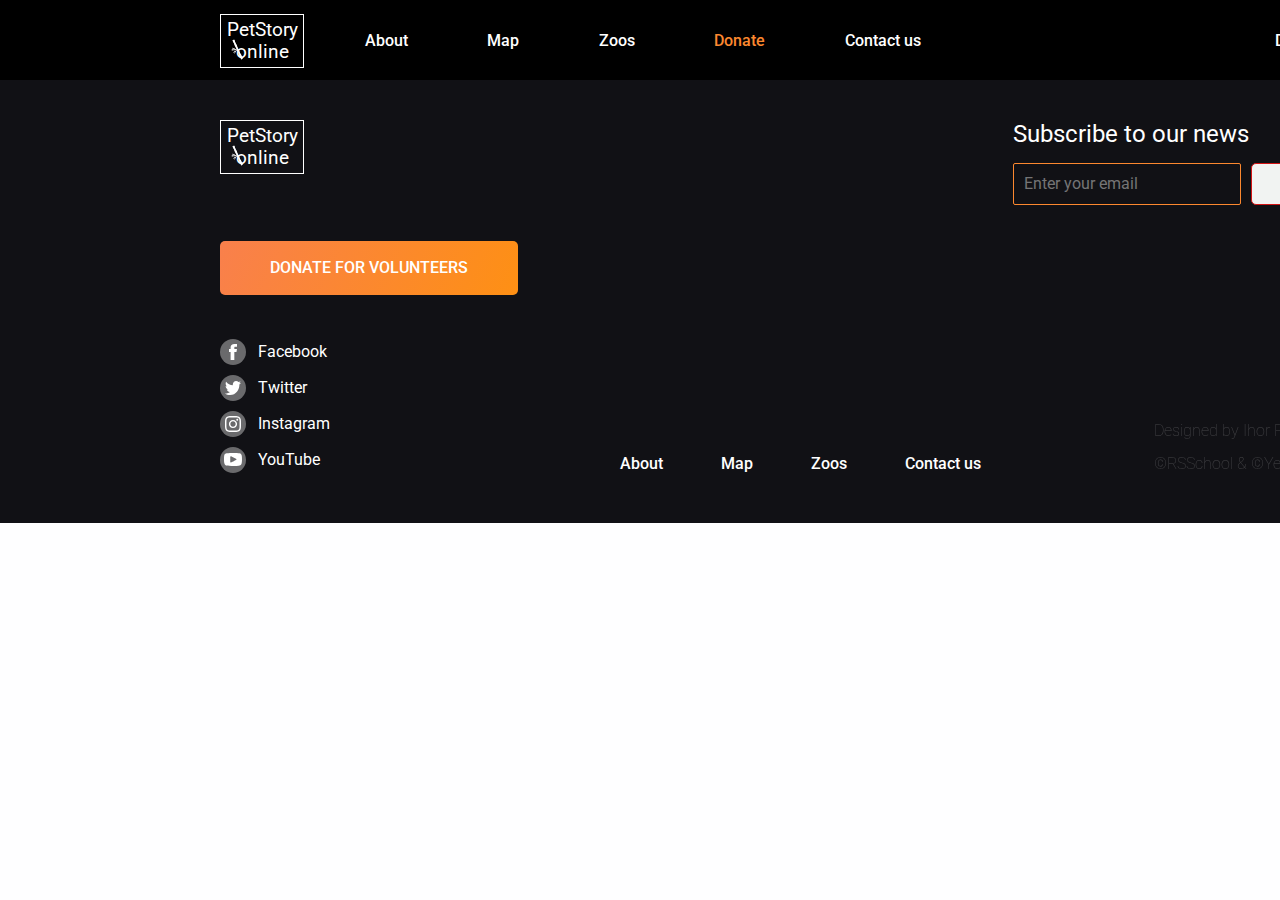
==== online-zoo/pages/donate/donat.html @ 5bd2fbb0 "feat: donat page and hedder + footer" ====
<!DOCTYPE html>
<html lang="en">
  <head>
    <meta charset="UTF-8" />
    <meta http-equiv="X-UA-Compatible" content="IE=edge" />
    <meta name="viewport" content="width=device-width, initial-scale=1.0" />
    <title>Document</title>
    <link rel="preconnect" href="https://fonts.googleapis.com" />
    <link rel="preconnect" href="https://fonts.gstatic.com" crossorigin />
    <link
      href="https://fonts.googleapis.com/css2?family=Roboto:wght@300;400;500;700&display=swap"
      rel="stylesheet"
    />
    <link rel="stylesheet" href="./assets/styles/normalize.css" />
    <link rel="stylesheet" href="../../assets/styles/donat.css" />
  </head>
  <body>
    <div class="fix">
      <header class="header">
        <div class="conteiner">
          <a href="../../index.html" class="logo">
            <div class="logo-frame">
              <h1 class="logo-title">PetStory online</h1>
            </div>
          </a>
          <nav class="nav">
            <ul class="menu">
              <li class="menu-item">
                <a href="../../index.html" class="menu-item__link">About</a>
              </li>
              <li class="menu-item">
                <a href="#" class="menu-item__link">Map</a>
              </li>
              <li class="menu-item">
                <a href="#" class="menu-item__link">Zoos</a>
              </li>
              <li class="menu-item">
                <a href="#" class="menu-item__link not-active">Donate</a>
              </li>
              <li class="menu-item">
                <a href="#" class="menu-item__link">Contact us</a>
              </li>
              <li class="menu-item">
                <a
                  href="https://www.figma.com/file/jfEFwkXVj1WRq7sUHDr8os/PetStory-online"
                  target="blank"
                  class="menu-item__link"
                  >Designed by &copy;</a
                >
              </li>
            </ul>
          </nav>
        </div>
      </header>
      <main class="main"></main>
      <footer class="footer">
        <div class="conteiner">
          <div class="footer-head">
            <a href="../../index.html" class="logo">
              <div class="logo-frame">
                <div class="logo-title">PetStory online</div>
              </div>
            </a>
            <div class="footer-form-frame">
              <h4 class="footer-form__title">Subscribe to our news</h4>
              <form action="#" class="footer-form">
                <input
                  type="email"
                  required
                  placeholder="Enter your email"
                  name="email"
                  class="footer-form__input"
                />
                <button class="btn-form">Submit</button>
              </form>
            </div>
          </div>
          <a href="#" class="btn btn-link">donate for volunteers</a>
          <div class="footer-bottom">
            <ul class="footer-social">
              <li class="footer-link">
                <a href="https://www.facebook.com/" target="blank">
                  <div class="footer-link__img">
                    <img src="../../assets/icons/footer/facebook.svg" alt="facebook" />
                  </div>
                  <p class="footer-link__name">Facebook</p>
                </a>
              </li>
              <li class="footer-link">
                <a href="https://twitter.com/" target="blank">
                  <div class="footer-link__img">
                    <img src="../../assets/icons/footer/twitter.svg" alt="twitter" />
                  </div>
                  <p class="footer-link__name">Twitter</p>
                </a>
              </li>
              <li class="footer-link">
                <a href="https://www.instagram.com/" target="blank">
                  <div class="footer-link__img">
                    <img src="../../assets/icons/footer/instagram.svg" alt="instagram" />
                  </div>
                  <p class="footer-link__name">Instagram</p>
                </a>
              </li>
              <li class="footer-link">
                <a href="https://www.youtube.com/" target="blank">
                  <div class="footer-link__img">
                    <img src="../../assets/icons/footer/youtube.svg" alt="youtube" />
                  </div>
                  <p class="footer-link__name">YouTube</p>
                </a>
              </li>
            </ul>

            <ul class="menu">
              <li class="menu-item">
                <a href="../../index.html" class="menu-item__link">About</a>
              </li>
              <li class="menu-item">
                <a href="#" class="menu-item__link">Map</a>
              </li>
              <li class="menu-item">
                <a href="#" class="menu-item__link">Zoos</a>
              </li>
              <li class="menu-item">
                <a href="#" class="menu-item__link">Contact us</a>
              </li>
            </ul>

            <ul class="footer-author">
              <li class="footer-author__item">
                <a href="https://github.com/DisRachik" target="blank" class="footer-author__link"
                  >Designed by Ihor Radchenko</a
                >
              </li>
              <li class="footer-author__item">
                <a href="https://rs.school/index.html" target="blank" class="footer-author__link"
                  >&copy;RSSchool &amp; &copy;Yem Digital 2021</a
                >
              </li>
            </ul>
          </div>
        </div>
      </footer>
    </div>
  </body>
</html>
---- online-zoo/assets/styles/donat.css ----
@-webkit-keyframes icon-increase {
  from {
    -webkit-transform: translateZ(0);
            transform: translateZ(0);
    -webkit-transform: scale(1);
            transform: scale(1);
    -webkit-box-shadow: 0 0 0 0 rgba(0, 0, 0, 0);
            box-shadow: 0 0 0 0 rgba(0, 0, 0, 0);
  }
  to {
    -webkit-transform: translateZ(50px);
            transform: translateZ(50px);
    -webkit-transform: scale(1.05);
            transform: scale(1.05);
    -webkit-box-shadow: 0 0 20px 0px rgba(0, 0, 0, 0.35);
            box-shadow: 0 0 20px 0px rgba(0, 0, 0, 0.35);
  }
}
@keyframes icon-increase {
  from {
    -webkit-transform: translateZ(0);
            transform: translateZ(0);
    -webkit-transform: scale(1);
            transform: scale(1);
    -webkit-box-shadow: 0 0 0 0 rgba(0, 0, 0, 0);
            box-shadow: 0 0 0 0 rgba(0, 0, 0, 0);
  }
  to {
    -webkit-transform: translateZ(50px);
            transform: translateZ(50px);
    -webkit-transform: scale(1.05);
            transform: scale(1.05);
    -webkit-box-shadow: 0 0 20px 0px rgba(0, 0, 0, 0.35);
            box-shadow: 0 0 20px 0px rgba(0, 0, 0, 0.35);
  }
}
@-webkit-keyframes text-up {
  from {
    -webkit-transform: translateY(0);
            transform: translateY(0);
  }
  50% {
    text-align: center;
    font-size: 25px;
  }
  to {
    -webkit-transform: translateY(-1000%);
            transform: translateY(-1000%);
    color: rgb(255, 238, 46);
    text-align: center;
    font-size: 22px;
  }
}
@keyframes text-up {
  from {
    -webkit-transform: translateY(0);
            transform: translateY(0);
  }
  50% {
    text-align: center;
    font-size: 25px;
  }
  to {
    -webkit-transform: translateY(-1000%);
            transform: translateY(-1000%);
    color: rgb(255, 238, 46);
    text-align: center;
    font-size: 22px;
  }
}
@-webkit-keyframes blackout {
  0% {
    -webkit-transform: scale(0);
            transform: scale(0);
    -webkit-transform-origin: 0% 0%;
            transform-origin: 0% 0%;
    opacity: 0.3;
  }
  100% {
    -webkit-transform: scale(1);
            transform: scale(1);
    -webkit-transform-origin: 0% 0%;
            transform-origin: 0% 0%;
    opacity: 0.3;
  }
}
@keyframes blackout {
  0% {
    -webkit-transform: scale(0);
            transform: scale(0);
    -webkit-transform-origin: 0% 0%;
            transform-origin: 0% 0%;
    opacity: 0.3;
  }
  100% {
    -webkit-transform: scale(1);
            transform: scale(1);
    -webkit-transform-origin: 0% 0%;
            transform-origin: 0% 0%;
    opacity: 0.3;
  }
}
* {
  font-family: "Roboto", sans-serif;
  margin: 0;
  padding: 0;
}
* a:focus,
* a:active {
  outline: none;
}
* a,
* a:visited,
* a:hover {
  text-decoration: none;
}
* ul,
* li {
  list-style: none;
}

body {
  background: rgba(253, 253, 255, 0.52);
}

.fix {
  min-width: 1600px;
}

.conteiner {
  width: 1160px;
  margin: 0 auto;
}

.header {
  height: 80px;
  background-color: #000000;
  -webkit-backdrop-filter: blur(2px);
          backdrop-filter: blur(2px);
}
.header .conteiner {
  height: 100%;
  display: -webkit-box;
  display: -ms-flexbox;
  display: flex;
  -webkit-box-pack: justify;
      -ms-flex-pack: justify;
          justify-content: space-between;
  -webkit-box-align: center;
      -ms-flex-align: center;
          align-items: center;
}

.menu {
  width: 1015px;
  display: -webkit-box;
  display: -ms-flexbox;
  display: flex;
  -webkit-box-pack: justify;
      -ms-flex-pack: justify;
          justify-content: space-between;
}
.menu-item:nth-child(6) {
  width: 37.44%;
  text-align: right;
}
.menu-item__link {
  font-weight: 500;
  font-size: 16px;
  color: #ffffff;
}
.menu-item__link:hover {
  color: #fc882f;
}
.menu-item .not-active {
  pointer-events: none;
  cursor: default;
  color: #fc882f;
}

.logo {
  display: block;
  width: 82px;
  height: 52px;
}
.logo-frame {
  width: 100%;
  height: 100%;
  border: 1.18841px solid #ffffff;
}
.logo-title {
  width: 72.5px;
  height: 45px;
  margin: 3.5px auto;
  font-weight: 400;
  font-size: 19px;
  color: #ffffff;
  text-align: center;
  line-height: 120%;
  position: relative;
}
.logo-title::before {
  content: "";
  background: url(../icons/bamboo.svg) 0 0 no-repeat;
  position: absolute;
  width: 12px;
  height: 21px;
  top: 20px;
  left: 5.5px;
}

.btn {
  width: 298px;
  height: 54px;
  background: linear-gradient(113.96deg, #f9804b 1.49%, #fe9013 101.44%);
  border: none;
  border-radius: 5px;
  cursor: pointer;
  font-weight: 500;
  font-size: 16px;
  color: #ffffff;
  text-transform: uppercase;
}
.btn:hover {
  background: #e47209;
}
.btn:active {
  background: #4b9200;
}
.btn:visited {
  background: #767474;
}
.favorite .btn, .pets .btn, .feed .btn {
  border-radius: 25px;
}
.pets .btn {
  display: block;
  margin: 0 auto;
  margin-bottom: 100px;
}
.btn-link {
  display: block;
  display: -webkit-box;
  display: -ms-flexbox;
  display: flex;
  -webkit-box-pack: center;
      -ms-flex-pack: center;
          justify-content: center;
  -webkit-box-align: center;
      -ms-flex-align: center;
          align-items: center;
}
.btn-link:hover {
  background: #e47209;
}
.btn-link:active {
  background: #4b9200;
}
.btn-form {
  width: 129px;
  height: 42px;
  border: 1px solid #d31414;
  border-radius: 5px;
  font-weight: 400;
  font-size: 16px;
  color: #d31414;
  background: #F1F3F2;
  cursor: pointer;
}

.footer {
  -webkit-box-sizing: border-box;
          box-sizing: border-box;
  padding: 40px 0 50px 0;
  background: #111115;
}
.footer-head {
  width: 100%;
  display: -webkit-box;
  display: -ms-flexbox;
  display: flex;
  -webkit-box-pack: justify;
      -ms-flex-pack: justify;
          justify-content: space-between;
}
.footer-form__title {
  font-weight: 400;
  font-size: 24px;
  color: #ffffff;
  line-height: 120%;
}
.footer-form {
  margin-top: 14px;
  margin-bottom: 36px;
  display: -webkit-box;
  display: -ms-flexbox;
  display: flex;
}
.footer-form__input {
  width: 228px;
  height: 42px;
  margin-right: 10px;
  padding: 10px;
  -webkit-box-sizing: border-box;
          box-sizing: border-box;
  border: 0.7px solid #fc882f;
  border-radius: 2px;
  background: #111115;
  font-weight: 400;
  font-size: 16px;
  color: #bdbdbd;
}
.footer-bottom {
  width: 100%;
  margin-top: 44px;
  display: -webkit-box;
  display: -ms-flexbox;
  display: flex;
  -webkit-box-pack: justify;
      -ms-flex-pack: justify;
          justify-content: space-between;
  -webkit-box-align: end;
      -ms-flex-align: end;
          align-items: flex-end;
}
.footer .menu {
  width: 362px;
  margin-left: 117px;
}
.footer-author {
  height: 52px;
  display: -webkit-box;
  display: -ms-flexbox;
  display: flex;
  -webkit-box-orient: vertical;
  -webkit-box-direction: normal;
      -ms-flex-direction: column;
          flex-direction: column;
  -webkit-box-pack: justify;
      -ms-flex-pack: justify;
          justify-content: space-between;
}
.footer-author__link {
  font-weight: 100;
  font-size: 16px;
  color: #ffffff;
  opacity: 0.2;
}
.footer-author__link:active {
  color: #4b9200;
  text-decoration: underline;
  opacity: 1;
}
.footer-social {
  height: 134px;
  display: -webkit-box;
  display: -ms-flexbox;
  display: flex;
  -webkit-box-orient: vertical;
  -webkit-box-direction: normal;
      -ms-flex-direction: column;
          flex-direction: column;
  -webkit-box-pack: justify;
      -ms-flex-pack: justify;
          justify-content: space-between;
}
.footer-link a {
  display: -webkit-box;
  display: -ms-flexbox;
  display: flex;
  -webkit-box-align: center;
      -ms-flex-align: center;
          align-items: center;
}
.footer-link__img {
  width: 26px;
  height: 26px;
  border-radius: 50%;
  display: -webkit-box;
  display: -ms-flexbox;
  display: flex;
  -webkit-box-pack: center;
      -ms-flex-pack: center;
          justify-content: center;
  -webkit-box-align: center;
      -ms-flex-align: center;
          align-items: center;
  background: rgba(196, 196, 196, 0.5);
}
.footer-link__img:active {
  background: #4b9200;
}
.footer-link__name {
  margin-left: 12px;
  font-weight: 400;
  font-size: 16px;
  color: #ffffff;
}
.footer-link__name:active {
  color: #4b9200;
}
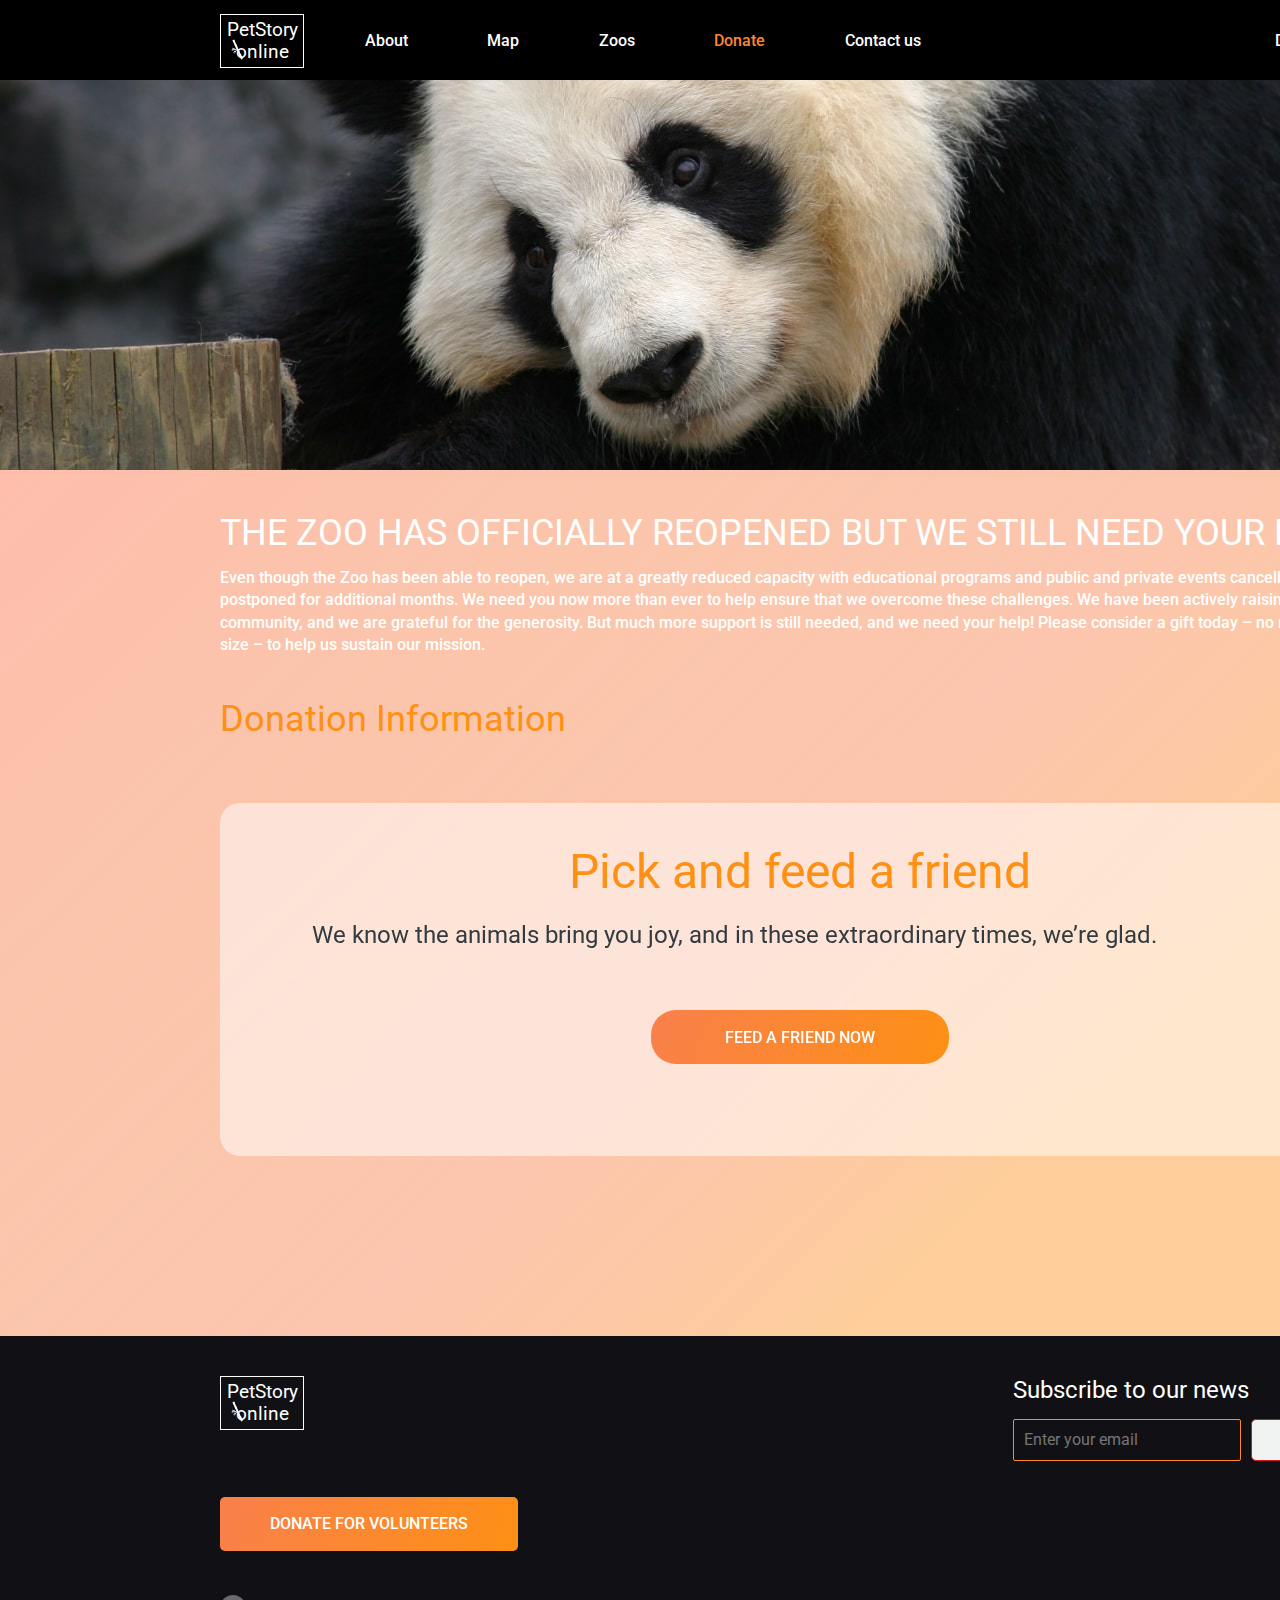
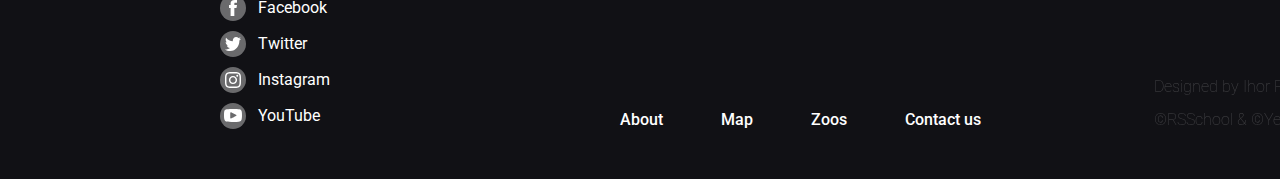
==== commit 9cda3e74: "feat: started pick section on page donate" ====
--- a/online-zoo/pages/donate/donat.html
+++ b/online-zoo/pages/donate/donat.html
@@ -17,7 +17,7 @@
   <body>
     <div class="fix">
       <header class="header">
-        <div class="conteiner">
+        <div class="container">
           <a href="../../index.html" class="logo">
             <div class="logo-frame">
               <h1 class="logo-title">PetStory online</h1>
@@ -52,9 +52,28 @@
           </nav>
         </div>
       </header>
-      <main class="main"></main>
+      
+      <main class="main">
+        <div class="panda-bg"></div>
+        <section class="pick">
+          <div class="container">
+            <p class="pick-title">THE ZOO HAS OFFICIALLY REOPENED BUT WE STILL NEED YOUR HELP!</p>
+            <p class="pick-text">Even though the Zoo has been able to reopen, we are at a greatly reduced capacity with educational programs and public and private events cancelled or postponed for additional months. We need you now more than ever to help ensure that we overcome these challenges. We have been actively raising funds in the community, and we are grateful for the generosity.  But much more support is still needed, and we need your help! Please consider a gift today – no matter what size – to help us sustain our mission.</p>
+            <p class="pick-subtitle">Donation Information</p>
+
+            <div class="pick-info">
+              <h2 class="pick-info__title">Pick and feed a friend</h2>
+              <p class="pick-info__text">We know the animals bring you joy, and in these extraordinary times, we’re glad.</p>
+
+              <button class="btn">Feed a friend now</button>
+            </div>
+          </div>
+        </section>
+
+      </main>
+
       <footer class="footer">
-        <div class="conteiner">
+        <div class="container">
           <div class="footer-head">
             <a href="../../index.html" class="logo">
               <div class="logo-frame">
@@ -75,7 +94,9 @@
               </form>
             </div>
           </div>
-          <a href="#" class="btn btn-link">donate for volunteers</a>
+
+          <a href="./donat.html" class="btn btn-link">donate for volunteers</a>
+
           <div class="footer-bottom">
             <ul class="footer-social">
               <li class="footer-link">
--- a/online-zoo/assets/styles/donat.css
+++ b/online-zoo/assets/styles/donat.css
@@ -127,7 +127,7 @@
   min-width: 1600px;
 }
 
-.conteiner {
+.container {
   width: 1160px;
   margin: 0 auto;
 }
@@ -138,7 +138,7 @@
   -webkit-backdrop-filter: blur(2px);
           backdrop-filter: blur(2px);
 }
-.header .conteiner {
+.header .container {
   height: 100%;
   display: -webkit-box;
   display: -ms-flexbox;
@@ -230,13 +230,16 @@
 .btn:visited {
   background: #767474;
 }
-.favorite .btn, .pets .btn, .feed .btn {
+.favorite .btn, .pets .btn, .feed .btn, .pick .btn {
   border-radius: 25px;
 }
-.pets .btn {
+.pets .btn, .pick .btn {
   display: block;
   margin: 0 auto;
   margin-bottom: 100px;
+}
+.pick .btn {
+  margin-bottom: 30.02px;
 }
 .btn-link {
   display: block;
@@ -264,8 +267,67 @@
   font-weight: 400;
   font-size: 16px;
   color: #d31414;
-  background: #F1F3F2;
+  background: #f1f3f2;
   cursor: pointer;
+}
+
+.panda-bg {
+  width: 100%;
+  height: 390px;
+  background: url("../images/donate_page/panda_bg-min.jpg") center center/cover no-repeat;
+}
+
+.pick {
+  padding: 40px 0 180px 0;
+  background: linear-gradient(315.75deg, rgba(254, 210, 144, 0.7) 30.06%, #febdab 100.95%, rgba(254, 210, 144, 0.7) 106.36%), linear-gradient(315.75deg, rgba(254, 189, 171, 0.74) 30.06%, rgba(243, 169, 248, 0.66) 50.74%, #e0d8f0 80.49%, #eaf7fe 127.9%, #eaf7fe 149.54%), linear-gradient(315.75deg, rgba(254, 189, 171, 0.74) 30.06%, rgba(243, 169, 248, 0.66) 50.74%, #e0d8f0 80.49%, #eaf7fe 127.9%, #eaf7fe 149.54%);
+}
+.pick-title {
+  margin-bottom: 10px;
+  font-weight: 400;
+  font-size: 36px;
+  color: #ffffff;
+  line-height: 130%;
+  text-transform: uppercase;
+}
+.pick-text {
+  margin-bottom: 40px;
+  font-weight: 500;
+  font-size: 16px;
+  color: #ffffff;
+  line-height: 140%;
+}
+.pick-subtitle {
+  margin-bottom: 60px;
+  font-weight: 400;
+  font-size: 36px;
+  color: #fe9013;
+  line-height: 130%;
+}
+.pick-info {
+  padding: 40px 92px 62px 92px;
+  -webkit-box-sizing: border-box;
+          box-sizing: border-box;
+  width: 100%;
+  background: rgba(255, 255, 255, 0.52);
+  -webkit-backdrop-filter: blur(2px);
+          backdrop-filter: blur(2px);
+  border-radius: 20px;
+}
+.pick-info__title {
+  margin-bottom: 20px;
+  height: 58px;
+  font-weight: 400;
+  font-size: 48px;
+  color: #fe9013;
+  text-align: center;
+  line-height: 120%;
+}
+.pick-info__text {
+  margin-bottom: 60px;
+  font-weight: 400;
+  font-size: 24px;
+  color: #333b41;
+  line-height: 120%;
 }
 
 .footer {
@@ -372,6 +434,12 @@
       -ms-flex-align: center;
           align-items: center;
 }
+.footer-link a:active .footer-link__img {
+  background: #4b9200;
+}
+.footer-link a:active .footer-link__name {
+  color: #4b9200;
+}
 .footer-link__img {
   width: 26px;
   height: 26px;
@@ -387,15 +455,9 @@
           align-items: center;
   background: rgba(196, 196, 196, 0.5);
 }
-.footer-link__img:active {
-  background: #4b9200;
-}
 .footer-link__name {
   margin-left: 12px;
   font-weight: 400;
   font-size: 16px;
   color: #ffffff;
-}
-.footer-link__name:active {
-  color: #4b9200;
 }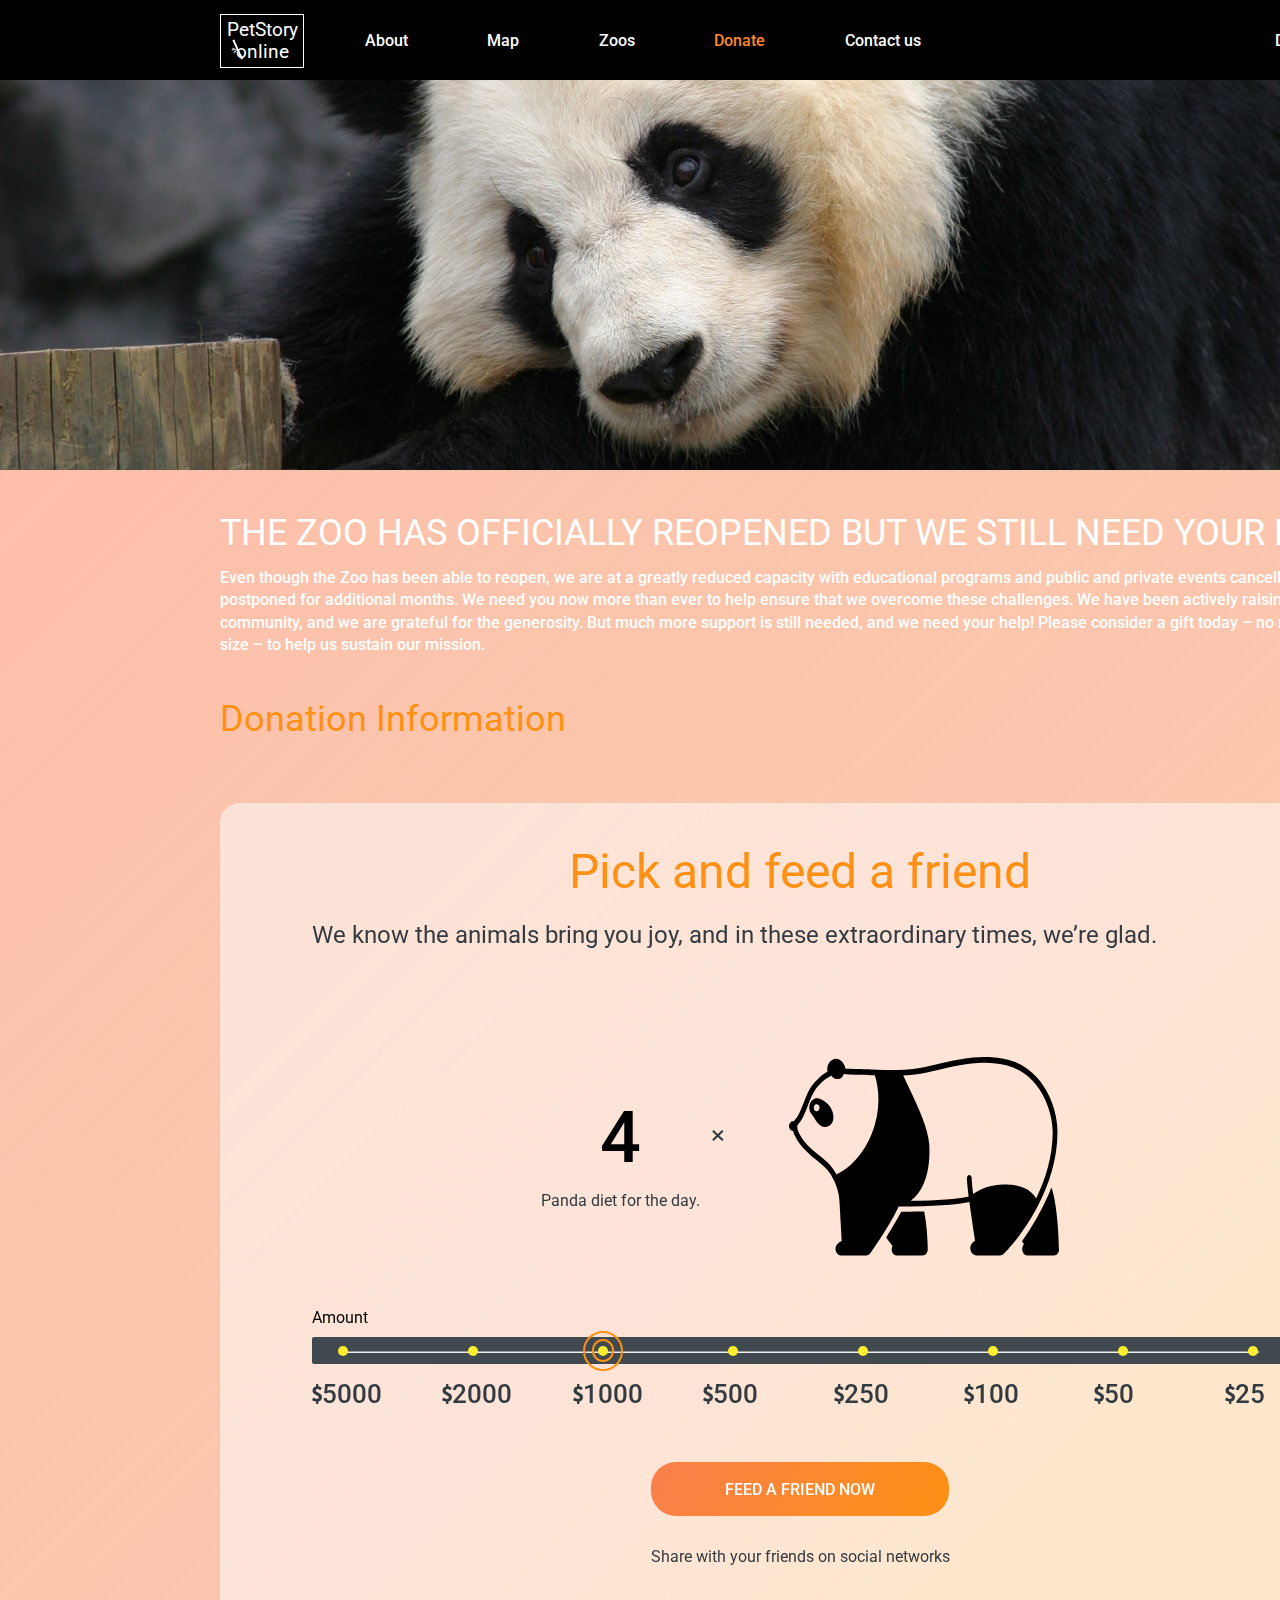
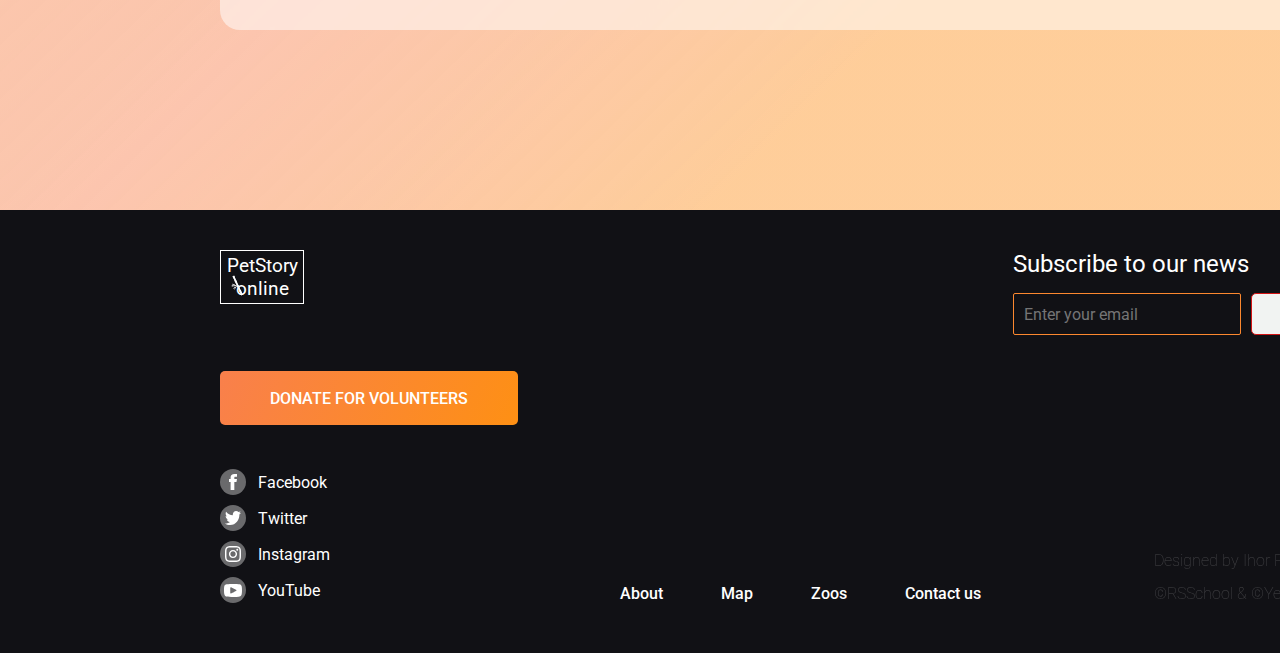
==== commit aecece8f: "feat: statuse bar to pick section" ====
--- a/online-zoo/pages/donate/donat.html
+++ b/online-zoo/pages/donate/donat.html
@@ -52,24 +52,103 @@
           </nav>
         </div>
       </header>
-      
+
       <main class="main">
         <div class="panda-bg"></div>
         <section class="pick">
           <div class="container">
             <p class="pick-title">THE ZOO HAS OFFICIALLY REOPENED BUT WE STILL NEED YOUR HELP!</p>
-            <p class="pick-text">Even though the Zoo has been able to reopen, we are at a greatly reduced capacity with educational programs and public and private events cancelled or postponed for additional months. We need you now more than ever to help ensure that we overcome these challenges. We have been actively raising funds in the community, and we are grateful for the generosity.  But much more support is still needed, and we need your help! Please consider a gift today – no matter what size – to help us sustain our mission.</p>
+            <p class="pick-text">
+              Even though the Zoo has been able to reopen, we are at a greatly reduced capacity with
+              educational programs and public and private events cancelled or postponed for
+              additional months. We need you now more than ever to help ensure that we overcome
+              these challenges. We have been actively raising funds in the community, and we are
+              grateful for the generosity. But much more support is still needed, and we need your
+              help! Please consider a gift today – no matter what size – to help us sustain our
+              mission.
+            </p>
             <p class="pick-subtitle">Donation Information</p>
 
             <div class="pick-info">
               <h2 class="pick-info__title">Pick and feed a friend</h2>
-              <p class="pick-info__text">We know the animals bring you joy, and in these extraordinary times, we’re glad.</p>
-
-              <button class="btn">Feed a friend now</button>
+              <p class="pick-info__text">
+                We know the animals bring you joy, and in these extraordinary times, we’re glad.
+              </p>
+
+              <div class="pick-pet">
+                <div class="pick-pet__amount">
+                  <div class="pick-pet__amount-number">
+                    <p class="p pick-pet__amount-number-num">4</p>
+                    <p class="pick-pet__amount-number-text">Panda diet for the day.</p>
+                  </div>
+                  <div class="pick-pet__amount-number-multiplier">&times;</div>
+                </div>
+                <div class="pick-pet__img">
+                  <img src="../../assets/icons/donate_page/panda_widget1.svg" alt="panda" />
+                </div>
+              </div>
+
+              <h3 class="pick-amount">Amount</h3>
+                <div class="pick-bar">
+                  <hr class="pick-bar__line" />
+                  <div class="pick-bar__big-circle">
+                    <div class="pick-bar__small-circle">
+                      <div class="pick-bar__dot"></div>
+                    </div>
+                  </div>
+                  <div class="pick-bar__big-circle">
+                    <div class="pick-bar__small-circle">
+                      <div class="pick-bar__dot"></div>
+                    </div>
+                  </div>
+                  <div class="pick-bar__big-circle pick-bar__dot-active">
+                    <div class="pick-bar__small-circle pick-bar__dot-active">
+                      <div class="pick-bar__dot"></div>
+                    </div>
+                  </div>
+                  <div class="pick-bar__big-circle">
+                    <div class="pick-bar__small-circle">
+                      <div class="pick-bar__dot"></div>
+                    </div>
+                  </div>
+                  <div class="pick-bar__big-circle">
+                    <div class="pick-bar__small-circle">
+                      <div class="pick-bar__dot"></div>
+                    </div>
+                  </div>
+                  <div class="pick-bar__big-circle">
+                    <div class="pick-bar__small-circle">
+                      <div class="pick-bar__dot"></div>
+                    </div>
+                  </div>
+                  <div class="pick-bar__big-circle">
+                    <div class="pick-bar__small-circle">
+                      <div class="pick-bar__dot"></div>
+                    </div>
+                  </div>
+                  <div class="pick-bar__big-circle">
+                    <div class="pick-bar__small-circle">
+                      <div class="pick-bar__dot"></div>
+                    </div>
+                  </div>
+                </div>
+                <ul class="pick-money">
+                  <li class="pick-money__sum">5000</li>
+                  <li class="pick-money__sum">2000</li>
+                  <li class="pick-money__sum">1000</li>
+                  <li class="pick-money__sum">500</li>
+                  <li class="pick-money__sum">250</li>
+                  <li class="pick-money__sum">100</li>
+                  <li class="pick-money__sum">50</li>
+                  <li class="pick-money__sum">25</li>
+                </ul>
+
+                <button class="btn">Feed a friend now</button>
+
+              <p class="pick-text__bottom">Share with your friends on social networks</p>
             </div>
           </div>
         </section>
-
       </main>
 
       <footer class="footer">
--- a/online-zoo/assets/styles/donat.css
+++ b/online-zoo/assets/styles/donat.css
@@ -328,6 +328,171 @@
   font-size: 24px;
   color: #333b41;
   line-height: 120%;
+}
+.pick-pet {
+  max-width: 532px;
+  margin: 0 auto;
+  padding-left: 14px;
+  margin-bottom: 48px;
+  display: -webkit-box;
+  display: -ms-flexbox;
+  display: flex;
+  -webkit-box-pack: justify;
+      -ms-flex-pack: justify;
+          justify-content: space-between;
+  -webkit-box-align: end;
+      -ms-flex-align: end;
+          align-items: flex-end;
+}
+.pick-pet__amount {
+  display: -webkit-box;
+  display: -ms-flexbox;
+  display: flex;
+}
+.pick-pet__amount-number-num {
+  margin-bottom: 11px;
+  font-weight: 500;
+  font-size: 72px;
+  color: #000000;
+  text-align: center;
+}
+.pick-pet__amount-number-text {
+  margin-bottom: 50px;
+  font-weight: 400;
+  font-size: 16px;
+  color: #333b41;
+}
+.pick-pet__amount-number-multiplier {
+  margin: 25px 0 0 11px;
+  font-size: 26.25px;
+  color: #333b41;
+}
+.pick-pet__img {
+  max-width: 284px;
+}
+.pick-pet__img img {
+  width: 100%;
+}
+.pick-amount {
+  font-weight: 400;
+  font-size: 16px;
+  color: #000000;
+  margin-bottom: 10px;
+}
+.pick-bar {
+  margin-bottom: 12px;
+  padding: 0 30px 0 26px;
+  width: 100%;
+  height: 27px;
+  display: -webkit-box;
+  display: -ms-flexbox;
+  display: flex;
+  -webkit-box-pack: justify;
+      -ms-flex-pack: justify;
+          justify-content: space-between;
+  -webkit-box-align: center;
+      -ms-flex-align: center;
+          align-items: center;
+  position: relative;
+  background: #404950;
+  border-radius: 2px;
+  -webkit-box-sizing: border-box;
+          box-sizing: border-box;
+}
+.pick-bar__line {
+  width: 93.75%;
+  position: absolute;
+  top: 50%;
+  left: 50%;
+  -webkit-transform: translateX(-50%);
+          transform: translateX(-50%);
+  background: #72828e;
+  z-index: 1;
+}
+.pick-bar__big-circle, .pick-bar__small-circle {
+  width: 40px;
+  height: 40px;
+  display: -webkit-box;
+  display: -ms-flexbox;
+  display: flex;
+  -webkit-box-pack: center;
+      -ms-flex-pack: center;
+          justify-content: center;
+  -webkit-box-align: center;
+      -ms-flex-align: center;
+          align-items: center;
+  position: relative;
+  z-index: 2;
+  border-radius: 50%;
+  -webkit-box-sizing: border-box;
+          box-sizing: border-box;
+  cursor: pointer;
+}
+.pick-bar__big-circle:hover, .pick-bar__small-circle:hover {
+  border: 2px solid #fe9013;
+  opacity: 0.8;
+}
+.pick-bar__big-circle {
+  margin: -15px;
+}
+.pick-bar__small-circle {
+  width: 22.95px;
+  height: 22.95px;
+}
+.pick-bar__dot {
+  width: 10px;
+  height: 10px;
+  background: #ffee2e;
+  border-radius: 50%;
+  position: relative;
+  z-index: 3;
+}
+.pick-money {
+  margin-bottom: 50px;
+  padding-left: 10px;
+  width: 100%;
+  height: 36px;
+  -webkit-box-sizing: border-box;
+          box-sizing: border-box;
+  display: -webkit-box;
+  display: -ms-flexbox;
+  display: flex;
+  -webkit-box-pack: justify;
+      -ms-flex-pack: justify;
+          justify-content: space-between;
+  -webkit-box-align: center;
+      -ms-flex-align: center;
+          align-items: center;
+}
+.pick-money__sum {
+  width: 5.5%;
+  font-weight: 500;
+  font-size: 26px;
+  color: #333B41;
+  position: relative;
+}
+.pick-money__sum::before {
+  content: "";
+  background: url("../icons/donate_page/dollar-black.svg") 0 0 no-repeat;
+  position: absolute;
+  width: 10px;
+  height: 20px;
+  top: 50%;
+  -webkit-transform: translateY(-50%);
+          transform: translateY(-50%);
+  left: -10px;
+}
+.pick-text__bottom {
+  font-weight: 400;
+  font-size: 16px;
+  color: #333b41;
+  text-align: center;
+  line-height: 140%;
+}
+
+.pick-bar__dot-active {
+  border: 2px solid #fe9013;
+  cursor: default;
 }
 
 .footer {
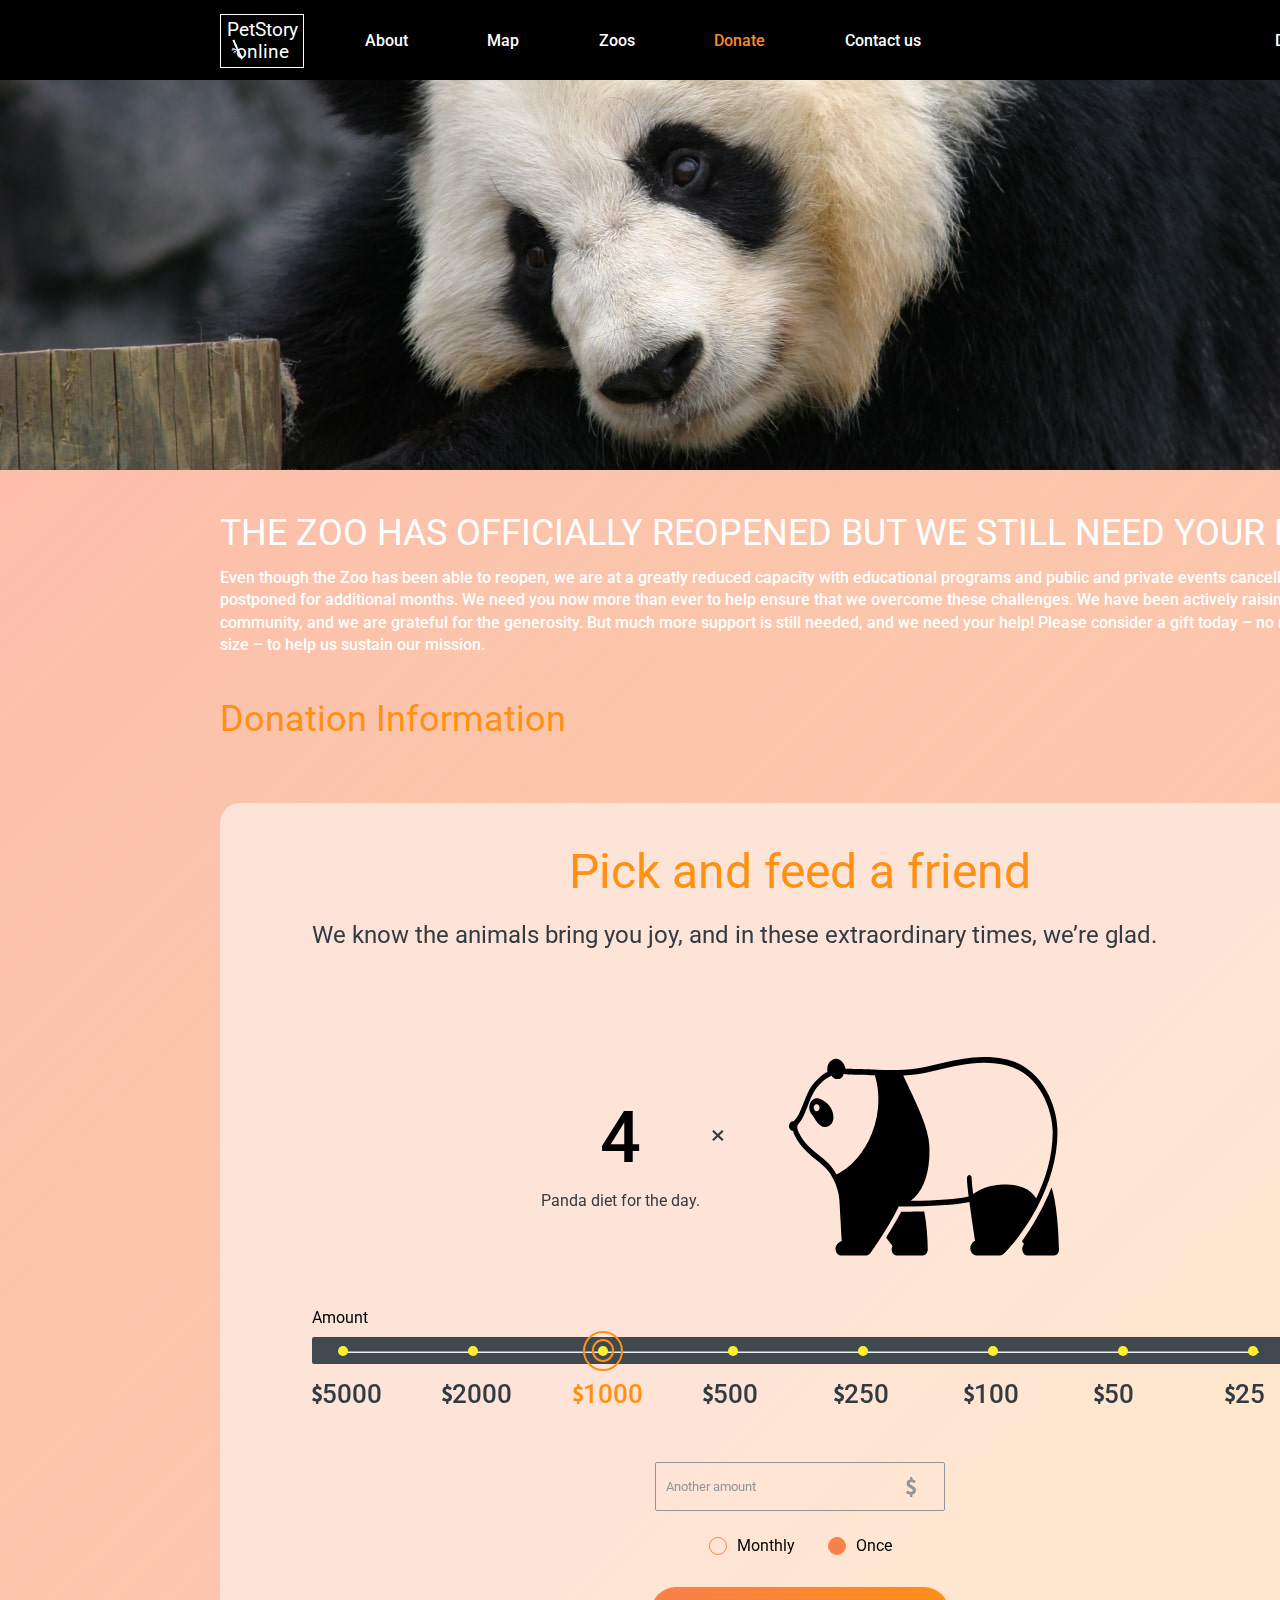
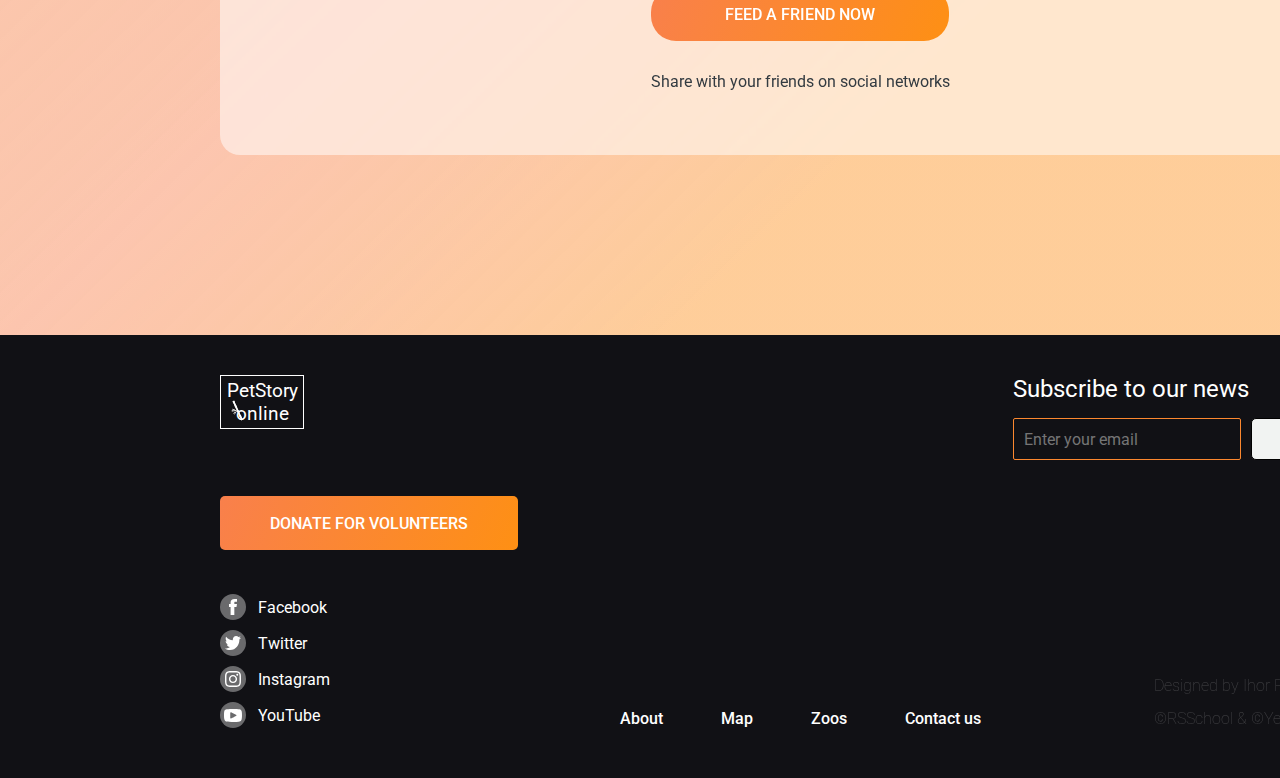
==== commit 337d9dbe: "feat: form to pick section" ====
--- a/online-zoo/pages/donate/donat.html
+++ b/online-zoo/pages/donate/donat.html
@@ -89,61 +89,82 @@
               </div>
 
               <h3 class="pick-amount">Amount</h3>
-                <div class="pick-bar">
-                  <hr class="pick-bar__line" />
-                  <div class="pick-bar__big-circle">
-                    <div class="pick-bar__small-circle">
-                      <div class="pick-bar__dot"></div>
-                    </div>
-                  </div>
-                  <div class="pick-bar__big-circle">
-                    <div class="pick-bar__small-circle">
-                      <div class="pick-bar__dot"></div>
-                    </div>
-                  </div>
-                  <div class="pick-bar__big-circle pick-bar__dot-active">
-                    <div class="pick-bar__small-circle pick-bar__dot-active">
-                      <div class="pick-bar__dot"></div>
-                    </div>
-                  </div>
-                  <div class="pick-bar__big-circle">
-                    <div class="pick-bar__small-circle">
-                      <div class="pick-bar__dot"></div>
-                    </div>
-                  </div>
-                  <div class="pick-bar__big-circle">
-                    <div class="pick-bar__small-circle">
-                      <div class="pick-bar__dot"></div>
-                    </div>
-                  </div>
-                  <div class="pick-bar__big-circle">
-                    <div class="pick-bar__small-circle">
-                      <div class="pick-bar__dot"></div>
-                    </div>
-                  </div>
-                  <div class="pick-bar__big-circle">
-                    <div class="pick-bar__small-circle">
-                      <div class="pick-bar__dot"></div>
-                    </div>
-                  </div>
-                  <div class="pick-bar__big-circle">
-                    <div class="pick-bar__small-circle">
-                      <div class="pick-bar__dot"></div>
-                    </div>
-                  </div>
-                </div>
-                <ul class="pick-money">
-                  <li class="pick-money__sum">5000</li>
-                  <li class="pick-money__sum">2000</li>
-                  <li class="pick-money__sum">1000</li>
-                  <li class="pick-money__sum">500</li>
-                  <li class="pick-money__sum">250</li>
-                  <li class="pick-money__sum">100</li>
-                  <li class="pick-money__sum">50</li>
-                  <li class="pick-money__sum">25</li>
-                </ul>
-
+              <div class="pick-bar">
+                <hr class="pick-bar__line" />
+                <div class="pick-bar__big-circle">
+                  <div class="pick-bar__small-circle">
+                    <div class="pick-bar__dot"></div>
+                  </div>
+                </div>
+                <div class="pick-bar__big-circle">
+                  <div class="pick-bar__small-circle">
+                    <div class="pick-bar__dot"></div>
+                  </div>
+                </div>
+                <div class="pick-bar__big-circle pick-bar__dot-active">
+                  <div class="pick-bar__small-circle pick-bar__dot-active">
+                    <div class="pick-bar__dot"></div>
+                  </div>
+                </div>
+                <div class="pick-bar__big-circle">
+                  <div class="pick-bar__small-circle">
+                    <div class="pick-bar__dot"></div>
+                  </div>
+                </div>
+                <div class="pick-bar__big-circle">
+                  <div class="pick-bar__small-circle">
+                    <div class="pick-bar__dot"></div>
+                  </div>
+                </div>
+                <div class="pick-bar__big-circle">
+                  <div class="pick-bar__small-circle">
+                    <div class="pick-bar__dot"></div>
+                  </div>
+                </div>
+                <div class="pick-bar__big-circle">
+                  <div class="pick-bar__small-circle">
+                    <div class="pick-bar__dot"></div>
+                  </div>
+                </div>
+                <div class="pick-bar__big-circle">
+                  <div class="pick-bar__small-circle">
+                    <div class="pick-bar__dot"></div>
+                  </div>
+                </div>
+              </div>
+              <ul class="pick-money">
+                <li class="pick-money__sum">5000</li>
+                <li class="pick-money__sum">2000</li>
+                <li class="pick-money__sum pick-money__sum-active">1000</li>
+                <li class="pick-money__sum">500</li>
+                <li class="pick-money__sum">250</li>
+                <li class="pick-money__sum">100</li>
+                <li class="pick-money__sum">50</li>
+                <li class="pick-money__sum">25</li>
+              </ul>
+
+              <form action="#" class="pick-form">
+                <input
+                  placeholder="Another amount"
+                  max="5000"
+                  class="pick-form__input input-number"
+                  type="number"
+                />
+                <div class="pick-form__radio-holder">
+                  <input name="radio" class="pick-form__radio" type="radio" id="monthly" />
+                  <label class="pick-form__radio-label" for="monthly">Monthly</label>
+  
+                  <input
+                    name="radio"
+                    class="pick-form__radio"
+                    type="radio"
+                    id="once"
+                    checked="checked"
+                  />
+                  <label class="pick-form__radio-label" for="once">Once</label>
+                </div>
                 <button class="btn">Feed a friend now</button>
+              </form>
 
               <p class="pick-text__bottom">Share with your friends on social networks</p>
             </div>
--- a/online-zoo/assets/styles/donat.css
+++ b/online-zoo/assets/styles/donat.css
@@ -262,11 +262,11 @@
 .btn-form {
   width: 129px;
   height: 42px;
-  border: 1px solid #d31414;
+  border: 1px solid #000000;
   border-radius: 5px;
   font-weight: 400;
   font-size: 16px;
-  color: #d31414;
+  color: #000000;
   background: #f1f3f2;
   cursor: pointer;
 }
@@ -468,7 +468,7 @@
   width: 5.5%;
   font-weight: 500;
   font-size: 26px;
-  color: #333B41;
+  color: #333b41;
   position: relative;
 }
 .pick-money__sum::before {
@@ -482,6 +482,57 @@
           transform: translateY(-50%);
   left: -10px;
 }
+.pick-form {
+  max-width: 298px;
+  margin: 0 auto;
+}
+.pick-form__input {
+  display: block;
+  margin: 0 auto;
+  position: relative;
+  margin-bottom: 25px;
+  background: url("../icons/donate_page/dollar-grey.svg") 90% 50% no-repeat;
+}
+.pick-form__radio-holder {
+  display: -webkit-box;
+  display: -ms-flexbox;
+  display: flex;
+  -webkit-box-pack: center;
+      -ms-flex-pack: center;
+          justify-content: center;
+  -webkit-box-align: center;
+      -ms-flex-align: center;
+          align-items: center;
+  margin-bottom: 32px;
+}
+.pick-form__radio {
+  display: none;
+}
+.pick-form__radio:checked + .pick-form__radio-label::before {
+  background-color: #f9804b;
+}
+.pick-form__radio-label {
+  cursor: pointer;
+  position: relative;
+  display: -webkit-box;
+  display: -ms-flexbox;
+  display: flex;
+  -webkit-box-align: center;
+      -ms-flex-align: center;
+          align-items: center;
+  margin-right: 33px;
+}
+.pick-form__radio-label::before {
+  content: "";
+  height: 16px;
+  width: 16px;
+  border: 1px solid #f9804b;
+  border-radius: 50%;
+  margin-right: 10px;
+}
+.pick-form__radio-label:last-child {
+  margin-right: 0;
+}
 .pick-text__bottom {
   font-weight: 400;
   font-size: 16px;
@@ -493,6 +544,57 @@
 .pick-bar__dot-active {
   border: 2px solid #fe9013;
   cursor: default;
+}
+
+.pick-money__sum-active {
+  color: #fe9013;
+}
+.pick-money__sum-active::before {
+  background: url("../icons/donate_page/dollar-gold.svg") 0 0 no-repeat;
+}
+
+.input-number {
+  background-color: transparent;
+  border: 1px solid #f9804b;
+  padding: 10px;
+  max-width: 228px;
+  width: 100%;
+  color: #fff;
+  outline: none;
+  position: relative;
+  border-color: #929699;
+  border-radius: 2px;
+  max-width: 268px;
+  padding: 16px 10px;
+  color: #333b41;
+}
+
+.input-number::-webkit-input-placeholder {
+  color: #929699;
+}
+
+.input-number::-moz-placeholder {
+  color: #929699;
+}
+
+.input-number:-ms-input-placeholder {
+  color: #929699;
+}
+
+.input-number::-ms-input-placeholder {
+  color: #929699;
+}
+
+.input-number::placeholder {
+  color: #929699;
+}
+
+.input-number:focus {
+  border-color: #4b9200;
+}
+
+.input-number:invalid {
+  border-color: #d31414;
 }
 
 .footer {
@@ -537,6 +639,12 @@
   font-size: 16px;
   color: #bdbdbd;
 }
+.footer-form .input-number:focus {
+  border-color: #4b9200;
+}
+.footer-form .input-number:invalid {
+  border-color: #d31414;
+}
 .footer-bottom {
   width: 100%;
   margin-top: 44px;
